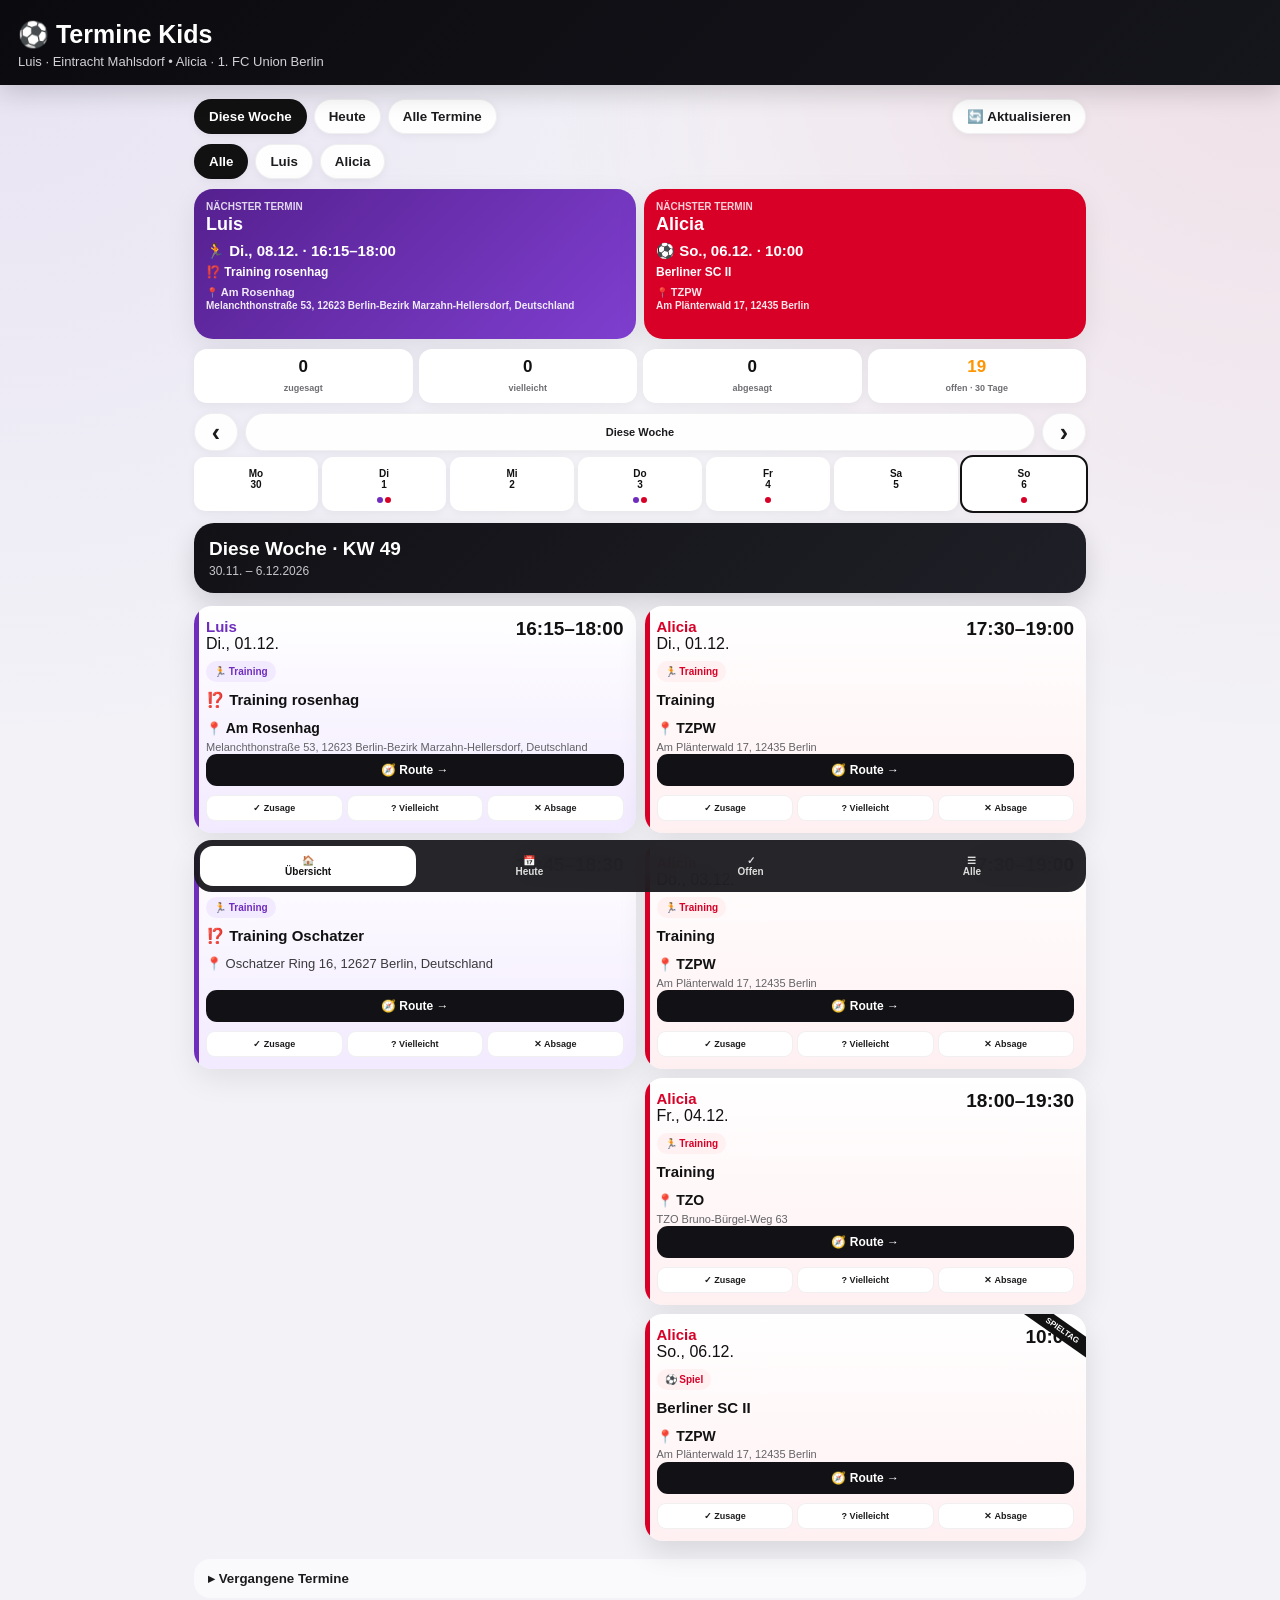
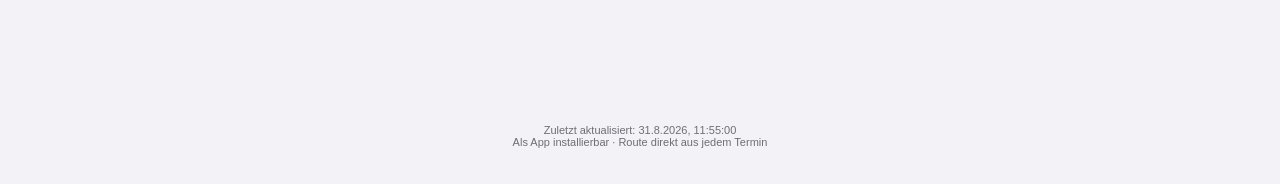
==== reset.html @ 21ba26b3 "Add one-time PWA reset page" ====
<!doctype html><html lang="de"><head><meta charset="utf-8"><meta name="viewport" content="width=device-width,initial-scale=1"><title>Termine Kids Reset</title><style>body{font-family:-apple-system,BlinkMacSystemFont,"Segoe UI",sans-serif;background:#f2f2f7;color:#111;display:grid;place-items:center;min-height:100vh;margin:0;text-align:center;padding:24px}.box{background:#fff;border-radius:22px;padding:24px;max-width:420px;box-shadow:0 10px 30px rgba(0,0,0,.08)}b{font-size:22px}p{color:#666;line-height:1.45}</style></head><body><div class="box"><b>⚽ Termine Kids wird repariert</b><p id="s">Alte App-Daten werden entfernt …</p></div><script>(async()=>{try{if('serviceWorker'in navigator){const rs=await navigator.serviceWorker.getRegistrations();await Promise.all(rs.map(r=>r.unregister()))}if('caches'in window){const ks=await caches.keys();await Promise.all(ks.map(k=>caches.delete(k)))}document.getElementById('s').textContent='Fertig. App wird neu geladen …';setTimeout(()=>location.replace('./?reset=16&'+Date.now()),700)}catch(e){document.getElementById('s').textContent='Bitte Seite schließen und Termine Kids erneut öffnen.'}})();</script></body></html>
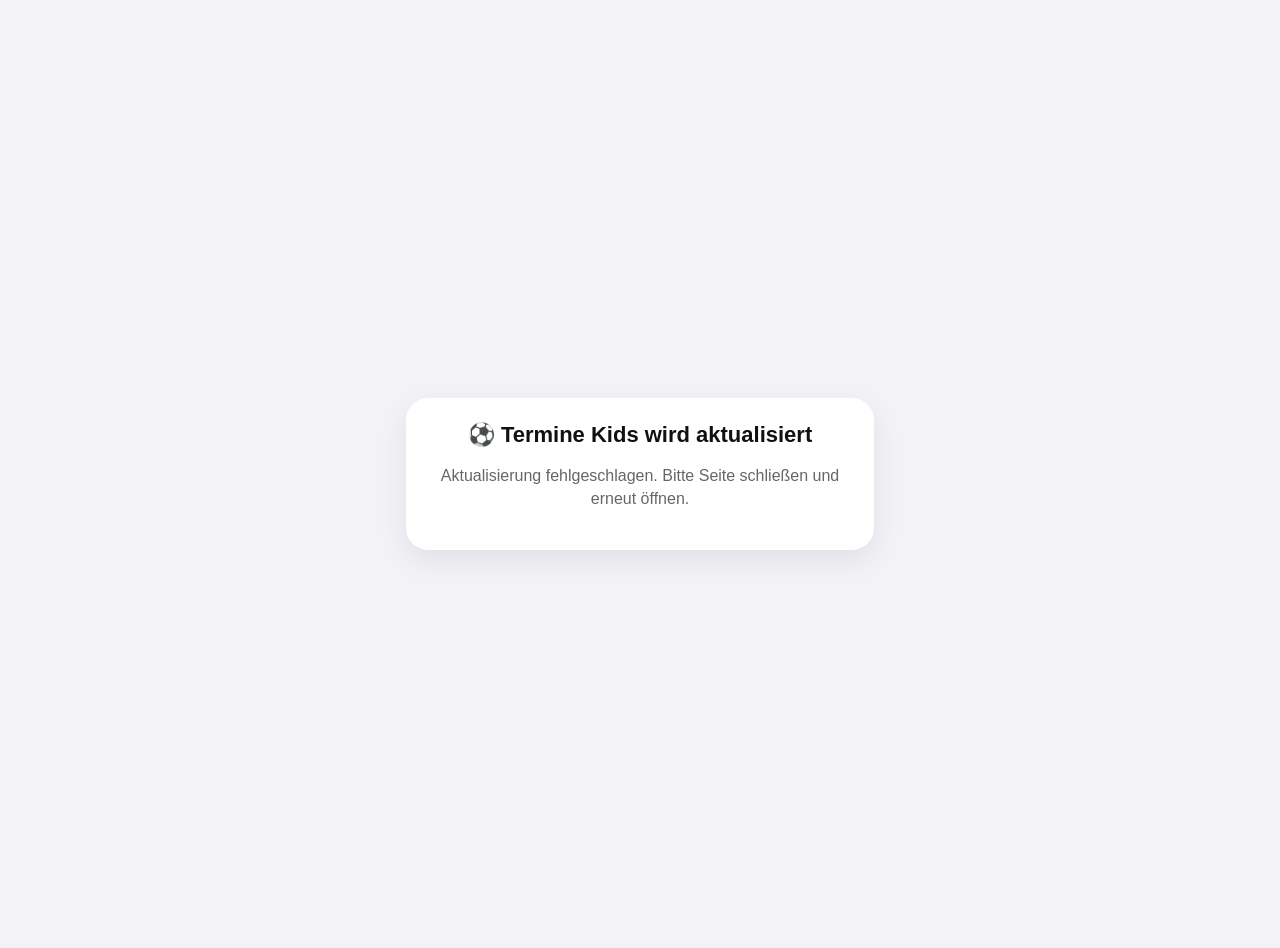
==== commit dc4bbae3: "Force-install v17 enhancements during PWA reset" ====
--- a/reset.html
+++ b/reset.html
@@ -1 +1 @@
-<!doctype html><html lang="de"><head><meta charset="utf-8"><meta name="viewport" content="width=device-width,initial-scale=1"><title>Termine Kids Reset</title><style>body{font-family:-apple-system,BlinkMacSystemFont,"Segoe UI",sans-serif;background:#f2f2f7;color:#111;display:grid;place-items:center;min-height:100vh;margin:0;text-align:center;padding:24px}.box{background:#fff;border-radius:22px;padding:24px;max-width:420px;box-shadow:0 10px 30px rgba(0,0,0,.08)}b{font-size:22px}p{color:#666;line-height:1.45}</style></head><body><div class="box"><b>⚽ Termine Kids wird repariert</b><p id="s">Alte App-Daten werden entfernt …</p></div><script>(async()=>{try{if('serviceWorker'in navigator){const rs=await navigator.serviceWorker.getRegistrations();await Promise.all(rs.map(r=>r.unregister()))}if('caches'in window){const ks=await caches.keys();await Promise.all(ks.map(k=>caches.delete(k)))}document.getElementById('s').textContent='Fertig. App wird neu geladen …';setTimeout(()=>location.replace('./?reset=16&'+Date.now()),700)}catch(e){document.getElementById('s').textContent='Bitte Seite schließen und Termine Kids erneut öffnen.'}})();</script></body></html>+<!doctype html><html lang="de"><head><meta charset="utf-8"><meta name="viewport" content="width=device-width,initial-scale=1"><title>Termine Kids Reset</title><style>body{font-family:-apple-system,BlinkMacSystemFont,"Segoe UI",sans-serif;background:#f2f2f7;color:#111;display:grid;place-items:center;min-height:100vh;margin:0;text-align:center;padding:24px}.box{background:#fff;border-radius:22px;padding:24px;max-width:420px;box-shadow:0 10px 30px rgba(0,0,0,.08)}b{font-size:22px}p{color:#666;line-height:1.45}</style></head><body><div class="box"><b>⚽ Termine Kids wird aktualisiert</b><p id="s">Alte App-Version wird entfernt …</p></div><script>(async()=>{const s=document.getElementById('s');try{if('serviceWorker'in navigator){const rs=await navigator.serviceWorker.getRegistrations();await Promise.all(rs.map(r=>r.unregister()))}if('caches'in window){const ks=await caches.keys();await Promise.all(ks.map(k=>caches.delete(k)))}s.textContent='Neue App-Version wird installiert …';if('serviceWorker'in navigator){const reg=await navigator.serviceWorker.register('./sw.js?v=17',{scope:'./'});await reg.update();await new Promise(resolve=>{if(reg.active){resolve();return}const w=reg.installing||reg.waiting;if(!w){resolve();return}const done=()=>{if(w.state==='activated'){w.removeEventListener('statechange',done);resolve()}};w.addEventListener('statechange',done);setTimeout(resolve,4000)})}s.textContent='Fertig. Standort & Wetter werden geladen …';setTimeout(()=>location.replace('./?v=17&'+Date.now()),900)}catch(e){s.textContent='Aktualisierung fehlgeschlagen. Bitte Seite schließen und erneut öffnen.'}})();</script></body></html>
